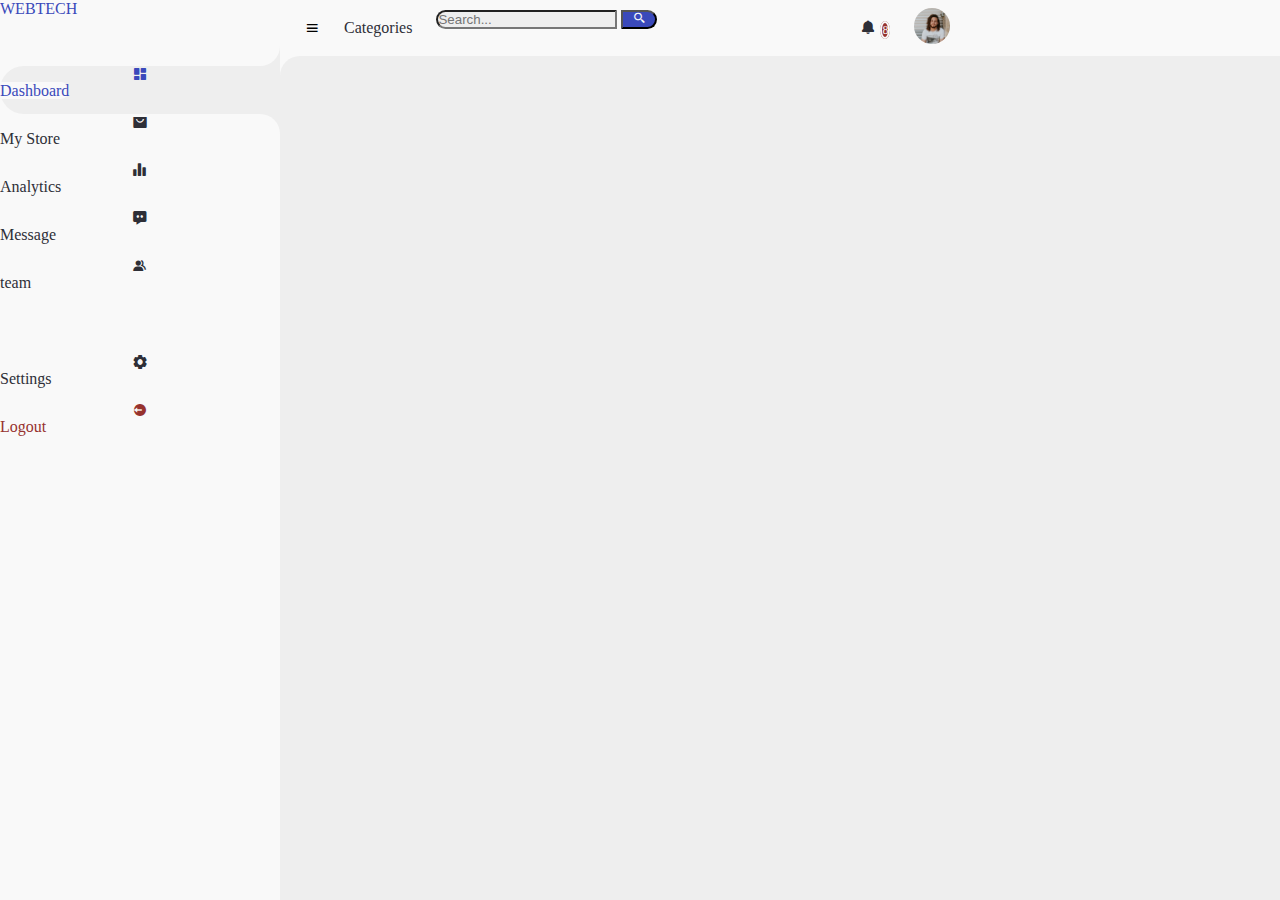
==== Demo-4/index.html @ 8ce54e49 "18th june" ====
<!DOCTYPE html>
<html lang="en">

<head>
    <meta charset="UTF-8">
    <meta http-equiv="X-UA-Compatible" content="IE=edge">
    <meta name="viewport" content="width=device-width, initial-scale=1.0">
    <title>Admin Template - 2</title>
    <!-- bootstrap css -->
    <link href="https://cdn.jsdelivr.net/npm/bootstrap@5.3.0/dist/css/bootstrap.min.css" rel="stylesheet"
        integrity="sha384-9ndCyUaIbzAi2FUVXJi0CjmCapSmO7SnpJef0486qhLnuZ2cdeRhO02iuK6FUUVM" crossorigin="anonymous">

    <!-- custom css -->
    <link rel="stylesheet" href="./Css/style.css">

    <!-- google fonts -->
    <link rel="preconnect" href="https://fonts.googleapis.com">
    <link rel="preconnect" href="https://fonts.gstatic.com" crossorigin>
    <link href="https://fonts.googleapis.com/css2?family=Montserrat:wght@400;500;600&display=swap" rel="stylesheet">

    <!-- boxicons -->
    <link href='https://unpkg.com/boxicons@2.1.4/css/boxicons.min.css' rel='stylesheet'>



</head>

<body>

    <!-- sidebar -->
    <section id="sidebar">
        <a href="#" class="brand fs-3 fw-bold d-flex align-items-center justify-content-center">
            <span class="text">WEBTECH</span>
        </a>

        <ul class="side-menu top ps-0">
            <li class="active p-1 ms-2">
                <a href="#" class="w-100 h-100 d-flex align-items-center">
                    <i class='bx bxs-dashboard'></i>
                    <span class="text">Dashboard</span>
                </a>
            </li>
            <li class="p-1 ms-2">
                <a href="#" class="w-100 h-100 d-flex align-items-center">
                    <i class='bx bxs-shopping-bag-alt'></i>
                    <span class="text">My Store</span>
                </a>
            </li>
            <li class="p-1 ms-2">
                <a href="#" class="w-100 h-100 d-flex align-items-center">
                    <i class='bx bxs-bar-chart-alt-2'></i>
                    <span class="text">Analytics</span>
                </a>
            </li>
            <li class="p-1 ms-2">
                <a href="#" class="w-100 h-100 d-flex align-items-center">
                    <i class='bx bxs-message-dots'></i>
                    <span class="text">Message</span>
                </a>
            </li>
            <li class="p-1 ms-2">
                <a href="#" class="w-100 h-100 d-flex align-items-center">
                    <i class='bx bxs-group'></i>
                    <span class="text">team</span>
                </a>
            </li>
        </ul>
        <ul class="side-menu ps-0">
            <li class="p-1 ms-2">
                <a href="#" class="w-100 h-100 d-flex align-items-center">
                    <i class='bx bxs-cog'></i>
                    <span class="text">Settings</span>
                </a>
            </li>
            <li class="p-1 ms-2">
                <a href="#" class="w-100 h-100 d-flex align-items-center logout">
                    <i class='bx bxs-log-out-circle'></i>
                    <span class="text">Logout</span>
                </a>
            </li>

        </ul>
    </section>
    <!-- sidebar -->



    <!-- content -->
    <section id="content">

        <!-- navabar -->
        <nav>
            <i class='bx bx-menu'></i>
            <a href="#" class="nav-link fs-5">Categories</a>
            <form action="#" class="me-auto">
                <div class="form-input d-flex align-items-center">
                    <input class=" px-4 h-100 border-0" type="search" placeholder="Search...">
                    <button type="submit"
                        class="search-btn h-100 d-flex justify-content-center align-items-center fs-5 border-0"><i
                            class='bx bx-search-alt-2'></i></button>
                </div>
            </form>
            <a href="#" class="notification fs-5 position-relative "><i class='bx bxs-bell'></i>
                <span class="num position-absolute fw-bold d-flex justify-content-center align-items-center ">8</span></a>
            <a href="#" class="profile"><img src="./Img/people.png"></a>
        </nav>
        <!-- navabar -->

    </section>
    <!-- content -->




    <!-- Optional javascript -->
    <script src="https://cdnjs.cloudflare.com/ajax/libs/jquery/3.5.1/jquery.slim.js"></script>
    <script src="https://cdn.jsdelivr.net/npm/@popperjs/core@2.11.8/dist/umd/popper.min.js"
        integrity="sha384-I7E8VVD/ismYTF4hNIPjVp/Zjvgyol6VFvRkX/vR+Vc4jQkC+hVqc2pM8ODewa9r"
        crossorigin="anonymous"></script>
    <script src="https://cdn.jsdelivr.net/npm/bootstrap@5.3.0/dist/js/bootstrap.min.js"
        integrity="sha384-fbbOQedDUMZZ5KreZpsbe1LCZPVmfTnH7ois6mU1QK+m14rQ1l2bGBq41eYeM/fS"
        crossorigin="anonymous"></script>
    <script src="./js/script.js"></script>
</body>

</html>
---- Demo-4/Css/style.css ----
* {
    margin: 0;
    padding: 0;
    box-sizing: border-box;
}

a {
    text-decoration: none;
}

li {
    list-style: none;
}

:root {
    --font: 'Montserrat', sans-serif;

    /* colors */
    --light: #f9f9f9;
    --blue: #3a49bb;
    --light-blue: #7096dd;
    --grey: #eee;
    --dark-grey: #AAAAAA;
    --dark: #2e2f37;
    --red: #97322e;
    --yellow: #ffce26;
    --light-yellow: #fff2c6;
    --orange: #fd7238;
    --orange: #ffe0d3;
}


body {
    background: var(--grey);
}


/* ---start sidebar---- */

#sidebar {
    position: fixed;
    top: 0;
    left: 0;
    width: 280px;
    height: 100%;
    background: var(--light);
    z-index: 1000;
    transition: .3s ease;
    overflow-x: hidden;
}
#sidebar.hide{
    width: 60px;
}

#sidebar .brand {
    height: 56px;
    color: var(--blue);
}

#sidebar .side-menu {
    width: 100%;
    margin-top: 48px;
}

#sidebar .side-menu li {
    height: 48px;
    background: transparent;
    border-radius: 48px 0 0 48px;
}

#sidebar .side-menu li.active {
    background: var(--grey);
    position: relative;

}

#sidebar .side-menu li.active a {
    color: var(--blue);
}

#sidebar.hide .side-menu li.active a {
    width: calc(48px - (4px * 2));
}

#sidebar .side-menu li.active::before {
    content: "";
    position: absolute;
    width: 40px;
    height: 40px;
    border-radius: 50%;
    top: -40px;
    right: 0;
    box-shadow: 20px 20px 0 var(--grey);
    z-index: -1;
}

#sidebar .side-menu li.active::after {
    content: "";
    position: absolute;
    width: 40px;
    height: 40px;
    border-radius: 50%;
    bottom: -40px;
    right: 0;
    box-shadow: 20px -20px 0 var(--grey);
    z-index: -1;
}

#sidebar .side-menu li a {
    background: var(--light);
    border-radius: 48px;
    font-size: 16px;
    color: var(--dark);
    white-space: nowrap;
    overflow-x: hidden;
}

#sidebar .side-menu li a.logout {
    color: var(--red);
}

#sidebar .side-menu.top li a:hover {
    color: var(--blue);
}

#sidebar .side-menu li a .bx {
    min-width: calc(60px - ((4px + 6px) * 2));
    display: flex;
    justify-content: center;
}

/* ---exit sidebar---- */



/* ---start content---- */
#content {
    position: relative;
    width: calc(100% - 280px);
    left: 280px;
}

/* start navbar */
#content nav {
    height: 56px;
    background: var(--light);
    padding: 0 24px;
    display: flex;
    align-items: center;
    grid-gap: 24px;
    position: relative;
}

#content nav::before{
    content: '';
    position: absolute;
    width: 40px;
    height:  40px;
    bottom: -40px;
    left: 0;
    border-radius: 50%;
    box-shadow: -20px -20px 0 var(--light);
}

#content nav a {
    color: var(--dark);
}

#content nav .bx.bx-menu {
    cursor: pointer;
}

#content nav .nav-link:hover {
    color: var(--blue);
}

#content nav form {
    max-width: 400px;
    width: 100%;
}

#content nav form .form-input {
    height: 36px;
}

#content nav form .form-input input{
    flex-grow: 1;
    background:  var(--grey);
    border-radius: 36px 0 0 36px;
    outline: none;
}
#content nav form .form-input button{
    width: 36px;
    background: var(--blue);
    color: var(--light);
    outline: none;
    border-radius: 0 36px 36px 0;
    cursor: pointer;
}   

#content nav .notification .num{
    top: -6px;
    right: -6px;
    width: 20px;
    height: 20px;
    border-radius: 50%;
    border: 2px solid var(--light);
    background: var(--red);
    color: var(--light);
    font-size: 12px;
}
#content nav .profile img{
    width: 36px;
    height: 36px;
    object-fit: cover;
    border-radius: 50%;
}

/* exit navbar */
/* ---exit content---- */
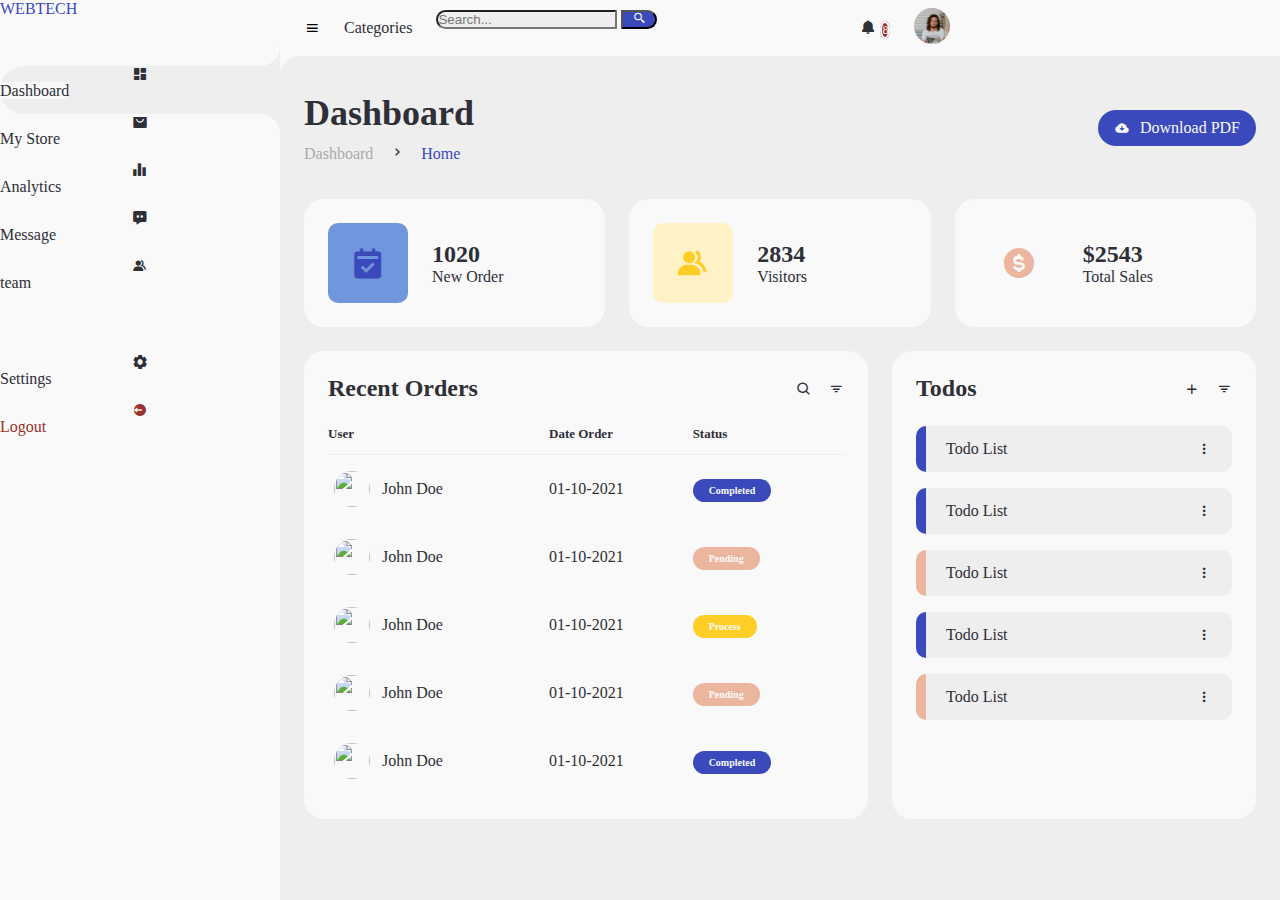
==== commit 15fc12e3: "19th July" ====
--- a/Demo-4/index.html
+++ b/Demo-4/index.html
@@ -29,7 +29,7 @@
 
     <!-- sidebar -->
     <section id="sidebar">
-        <a href="#" class="brand fs-3 fw-bold d-flex align-items-center justify-content-center">
+        <a href="#" class="brand fs-3 fw-bold d-flex align-items-center justify-content-center position-sticky">
             <span class="text">WEBTECH</span>
         </a>
 
@@ -37,31 +37,36 @@
             <li class="active p-1 ms-2">
                 <a href="#" class="w-100 h-100 d-flex align-items-center">
                     <i class='bx bxs-dashboard'></i>
-                    <span class="text">Dashboard</span>
+                    <span class="text ms-2
+                    ">Dashboard</span>
                 </a>
             </li>
             <li class="p-1 ms-2">
                 <a href="#" class="w-100 h-100 d-flex align-items-center">
                     <i class='bx bxs-shopping-bag-alt'></i>
-                    <span class="text">My Store</span>
+                    <span class="text ms-2
+                    ">My Store</span>
                 </a>
             </li>
             <li class="p-1 ms-2">
                 <a href="#" class="w-100 h-100 d-flex align-items-center">
                     <i class='bx bxs-bar-chart-alt-2'></i>
-                    <span class="text">Analytics</span>
+                    <span class="text ms-2
+                    ">Analytics</span>
                 </a>
             </li>
             <li class="p-1 ms-2">
                 <a href="#" class="w-100 h-100 d-flex align-items-center">
                     <i class='bx bxs-message-dots'></i>
-                    <span class="text">Message</span>
+                    <span class="text ms-2
+                    ">Message</span>
                 </a>
             </li>
             <li class="p-1 ms-2">
                 <a href="#" class="w-100 h-100 d-flex align-items-center">
                     <i class='bx bxs-group'></i>
-                    <span class="text">team</span>
+                    <span class="text ms-2
+                    ">team</span>
                 </a>
             </li>
         </ul>
@@ -69,13 +74,15 @@
             <li class="p-1 ms-2">
                 <a href="#" class="w-100 h-100 d-flex align-items-center">
                     <i class='bx bxs-cog'></i>
-                    <span class="text">Settings</span>
+                    <span class="text ms-2
+                    ">Settings</span>
                 </a>
             </li>
             <li class="p-1 ms-2">
                 <a href="#" class="w-100 h-100 d-flex align-items-center logout">
                     <i class='bx bxs-log-out-circle'></i>
-                    <span class="text">Logout</span>
+                    <span class="text ms-2
+                    ">Logout</span>
                 </a>
             </li>
 
@@ -106,6 +113,144 @@
         </nav>
         <!-- navabar -->
 
+        <!-- MAIN -->
+		<main>
+			<div class="head-title">
+				<div class="left">
+					<h1>Dashboard</h1>
+					<ul class="breadcrumb">
+						<li>
+							<a href="#">Dashboard</a>
+						</li>
+						<li><i class='bx bx-chevron-right' ></i></li>
+						<li>
+							<a class="active" href="#">Home</a>
+						</li>
+					</ul>
+				</div>
+				<a href="#" class="btn-download">
+					<i class='bx bxs-cloud-download' ></i>
+					<span class="text">Download PDF</span>
+				</a>
+			</div>
+
+			<ul class="box-info">
+				<li>
+					<i class='bx bxs-calendar-check' ></i>
+					<span class="text">
+						<h3>1020</h3>
+						<p>New Order</p>
+					</span>
+				</li>
+				<li>
+					<i class='bx bxs-group' ></i>
+					<span class="text">
+						<h3>2834</h3>
+						<p>Visitors</p>
+					</span>
+				</li>
+				<li>
+					<i class='bx bxs-dollar-circle' ></i>
+					<span class="text">
+						<h3>$2543</h3>
+						<p>Total Sales</p>
+					</span>
+				</li>
+			</ul>
+
+
+			<div class="table-data">
+				<div class="order">
+					<div class="head">
+						<h3>Recent Orders</h3>
+						<i class='bx bx-search' ></i>
+						<i class='bx bx-filter' ></i>
+					</div>
+					<table>
+						<thead>
+							<tr>
+								<th>User</th>
+								<th>Date Order</th>
+								<th>Status</th>
+							</tr>
+						</thead>
+						<tbody>
+							<tr>
+								<td>
+									<img src="img/people.png">
+									<p>John Doe</p>
+								</td>
+								<td>01-10-2021</td>
+								<td><span class="status completed">Completed</span></td>
+							</tr>
+							<tr>
+								<td>
+									<img src="img/people.png">
+									<p>John Doe</p>
+								</td>
+								<td>01-10-2021</td>
+								<td><span class="status pending">Pending</span></td>
+							</tr>
+							<tr>
+								<td>
+									<img src="img/people.png">
+									<p>John Doe</p>
+								</td>
+								<td>01-10-2021</td>
+								<td><span class="status process">Process</span></td>
+							</tr>
+							<tr>
+								<td>
+									<img src="img/people.png">
+									<p>John Doe</p>
+								</td>
+								<td>01-10-2021</td>
+								<td><span class="status pending">Pending</span></td>
+							</tr>
+							<tr>
+								<td>
+									<img src="img/people.png">
+									<p>John Doe</p>
+								</td>
+								<td>01-10-2021</td>
+								<td><span class="status completed">Completed</span></td>
+							</tr>
+						</tbody>
+					</table>
+				</div>
+				<div class="todo">
+					<div class="head">
+						<h3>Todos</h3>
+						<i class='bx bx-plus' ></i>
+						<i class='bx bx-filter' ></i>
+					</div>
+					<ul class="todo-list">
+						<li class="completed">
+							<p>Todo List</p>
+							<i class='bx bx-dots-vertical-rounded' ></i>
+						</li>
+						<li class="completed">
+							<p>Todo List</p>
+							<i class='bx bx-dots-vertical-rounded' ></i>
+						</li>
+						<li class="not-completed">
+							<p>Todo List</p>
+							<i class='bx bx-dots-vertical-rounded' ></i>
+						</li>
+						<li class="completed">
+							<p>Todo List</p>
+							<i class='bx bx-dots-vertical-rounded' ></i>
+						</li>
+						<li class="not-completed">
+							<p>Todo List</p>
+							<i class='bx bx-dots-vertical-rounded' ></i>
+						</li>
+					</ul>
+				</div>
+			</div>
+		</main>
+		<!-- MAIN -->
+
     </section>
     <!-- content -->
 
--- a/Demo-4/Css/style.css
+++ b/Demo-4/Css/style.css
@@ -25,8 +25,8 @@
     --red: #97322e;
     --yellow: #ffce26;
     --light-yellow: #fff2c6;
-    --orange: #fd7238;
-    --orange: #ffe0d3;
+    --orange: #c36339;
+    --orange: #ebb69d;
 }
 
 
@@ -48,6 +48,10 @@
     transition: .3s ease;
     overflow-x: hidden;
 }
+#sidebar::--webkit-scrollbar {
+	display: none;
+}
+
 #sidebar.hide{
     width: 60px;
 }
@@ -55,6 +59,12 @@
 #sidebar .brand {
     height: 56px;
     color: var(--blue);
+    top: 0;
+    left: 0;
+    background: var(--light);
+    z-index: 500;
+    padding-bottom: 20px;
+    box-sizing: content-box;
 }
 
 #sidebar .side-menu {
@@ -74,13 +84,7 @@
 
 }
 
-#sidebar .side-menu li.active a {
-    color: var(--blue);
-}
-
-#sidebar.hide .side-menu li.active a {
-    width: calc(48px - (4px * 2));
-}
+
 
 #sidebar .side-menu li.active::before {
     content: "";
@@ -115,6 +119,15 @@
     overflow-x: hidden;
 }
 
+#sidebar.hide .side-menu li.active a {
+    color: var(--blue);
+}
+
+#sidebar.hide .side-menu li a {
+    width: calc(48px - (4px * 2));
+    transition: width .3s ease;
+}
+
 #sidebar .side-menu li a.logout {
     color: var(--red);
 }
@@ -138,6 +151,12 @@
     position: relative;
     width: calc(100% - 280px);
     left: 280px;
+    transition: .3s ease;
+}
+
+#sidebar.hide ~ #content{
+    width: calc(100% - 60px);
+    left: 60px;
 }
 
 /* start navbar */
@@ -216,5 +235,318 @@
     border-radius: 50%;
 }
 
+#content nav .switch-mode {
+	display: block;
+	min-width: 50px;
+	height: 25px;
+	border-radius: 25px;
+	background: var(--grey);
+	cursor: pointer;
+	position: relative;
+}
+#content nav .switch-mode::before {
+	content: '';
+	position: absolute;
+	top: 2px;
+	left: 2px;
+	bottom: 2px;
+	width: calc(25px - 4px);
+	background: var(--blue);
+	border-radius: 50%;
+	transition: all .3s ease;
+}
+#content nav #switch-mode:checked + .switch-mode::before {
+	left: calc(100% - (25px - 4px) - 2px);
+}
 /* exit navbar */
-/* ---exit content---- */+
+/* ---exit content---- */
+
+
+
+
+
+
+/* MAIN */
+#content main {
+	width: 100%;
+	padding: 36px 24px;
+	max-height: calc(100vh - 56px);
+	overflow-y: auto;
+}
+#content main .head-title {
+	display: flex;
+	align-items: center;
+	justify-content: space-between;
+	grid-gap: 16px;
+	flex-wrap: wrap;
+}
+#content main .head-title .left h1 {
+	font-size: 36px;
+	font-weight: 600;
+	margin-bottom: 10px;
+	color: var(--dark);
+}
+#content main .head-title .left .breadcrumb {
+	display: flex;
+	align-items: center;
+	grid-gap: 16px;
+}
+#content main .head-title .left .breadcrumb li {
+	color: var(--dark);
+}
+#content main .head-title .left .breadcrumb li a {
+	color: var(--dark-grey);
+	pointer-events: none;
+}
+#content main .head-title .left .breadcrumb li a.active {
+	color: var(--blue);
+	pointer-events: unset;
+}
+#content main .head-title .btn-download {
+	height: 36px;
+	padding: 0 16px;
+	border-radius: 36px;
+	background: var(--blue);
+	color: var(--light);
+	display: flex;
+	justify-content: center;
+	align-items: center;
+	grid-gap: 10px;
+	font-weight: 500;
+}
+
+
+
+
+#content main .box-info {
+	display: grid;
+	grid-template-columns: repeat(auto-fit, minmax(240px, 1fr));
+	grid-gap: 24px;
+	margin-top: 36px;
+}
+#content main .box-info li {
+	padding: 24px;
+	background: var(--light);
+	border-radius: 20px;
+	display: flex;
+	align-items: center;
+	grid-gap: 24px;
+}
+#content main .box-info li .bx {
+	width: 80px;
+	height: 80px;
+	border-radius: 10px;
+	font-size: 36px;
+	display: flex;
+	justify-content: center;
+	align-items: center;
+}
+#content main .box-info li:nth-child(1) .bx {
+	background: var(--light-blue);
+	color: var(--blue);
+}
+#content main .box-info li:nth-child(2) .bx {
+	background: var(--light-yellow);
+	color: var(--yellow);
+}
+#content main .box-info li:nth-child(3) .bx {
+	background: var(--light-orange);
+	color: var(--orange);
+}
+#content main .box-info li .text h3 {
+	font-size: 24px;
+	font-weight: 600;
+	color: var(--dark);
+}
+#content main .box-info li .text p {
+	color: var(--dark);	
+}
+
+
+
+
+
+#content main .table-data {
+	display: flex;
+	flex-wrap: wrap;
+	grid-gap: 24px;
+	margin-top: 24px;
+	width: 100%;
+	color: var(--dark);
+}
+#content main .table-data > div {
+	border-radius: 20px;
+	background: var(--light);
+	padding: 24px;
+	overflow-x: auto;
+}
+#content main .table-data .head {
+	display: flex;
+	align-items: center;
+	grid-gap: 16px;
+	margin-bottom: 24px;
+}
+#content main .table-data .head h3 {
+	margin-right: auto;
+	font-size: 24px;
+	font-weight: 600;
+}
+#content main .table-data .head .bx {
+	cursor: pointer;
+}
+
+#content main .table-data .order {
+	flex-grow: 1;
+	flex-basis: 500px;
+}
+#content main .table-data .order table {
+	width: 100%;
+	border-collapse: collapse;
+}
+#content main .table-data .order table th {
+	padding-bottom: 12px;
+	font-size: 13px;
+	text-align: left;
+	border-bottom: 1px solid var(--grey);
+}
+#content main .table-data .order table td {
+	padding: 16px 0;
+}
+#content main .table-data .order table tr td:first-child {
+	display: flex;
+	align-items: center;
+	grid-gap: 12px;
+	padding-left: 6px;
+}
+#content main .table-data .order table td img {
+	width: 36px;
+	height: 36px;
+	border-radius: 50%;
+	object-fit: cover;
+}
+#content main .table-data .order table tbody tr:hover {
+	background: var(--grey);
+}
+#content main .table-data .order table tr td .status {
+	font-size: 10px;
+	padding: 6px 16px;
+	color: var(--light);
+	border-radius: 20px;
+	font-weight: 700;
+}
+#content main .table-data .order table tr td .status.completed {
+	background: var(--blue);
+}
+#content main .table-data .order table tr td .status.process {
+	background: var(--yellow);
+}
+#content main .table-data .order table tr td .status.pending {
+	background: var(--orange);
+}
+
+
+#content main .table-data .todo {
+	flex-grow: 1;
+	flex-basis: 300px;
+}
+#content main .table-data .todo .todo-list {
+	width: 100%;
+}
+#content main .table-data .todo .todo-list li {
+	width: 100%;
+	margin-bottom: 16px;
+	background: var(--grey);
+	border-radius: 10px;
+	padding: 14px 20px;
+	display: flex;
+	justify-content: space-between;
+	align-items: center;
+}
+#content main .table-data .todo .todo-list li .bx {
+	cursor: pointer;
+}
+#content main .table-data .todo .todo-list li.completed {
+	border-left: 10px solid var(--blue);
+}
+#content main .table-data .todo .todo-list li.not-completed {
+	border-left: 10px solid var(--orange);
+}
+#content main .table-data .todo .todo-list li:last-child {
+	margin-bottom: 0;
+}
+/* MAIN */
+/* CONTENT */
+
+
+
+
+
+
+
+
+
+@media screen and (max-width: 768px) {
+	#sidebar {
+		width: 200px;
+	}
+
+	#content {
+		width: calc(100% - 60px);
+		left: 200px;
+	}
+
+	#content nav .nav-link {
+		display: none;
+	}
+}
+
+
+
+
+
+
+@media screen and (max-width: 576px) {
+	#content nav form .form-input input {
+		display: none;
+	}
+
+	#content nav form .form-input button {
+		width: auto;
+		height: auto;
+		background: transparent;
+		border-radius: none;
+		color: var(--dark);
+	}
+
+	#content nav form.show .form-input input {
+		display: block;
+		width: 100%;
+	}
+	#content nav form.show .form-input button {
+		width: 36px;
+		height: 100%;
+		border-radius: 0 36px 36px 0;
+		color: var(--light);
+		background: var(--red);
+	}
+
+	#content nav form.show ~ .notification,
+	#content nav form.show ~ .profile {
+		display: none;
+	}
+
+	#content main .box-info {
+		grid-template-columns: 1fr;
+	}
+
+	#content main .table-data .head {
+		min-width: 420px;
+	}
+	#content main .table-data .order table {
+		min-width: 420px;
+	}
+	#content main .table-data .todo .todo-list {
+		min-width: 420px;
+	}
+}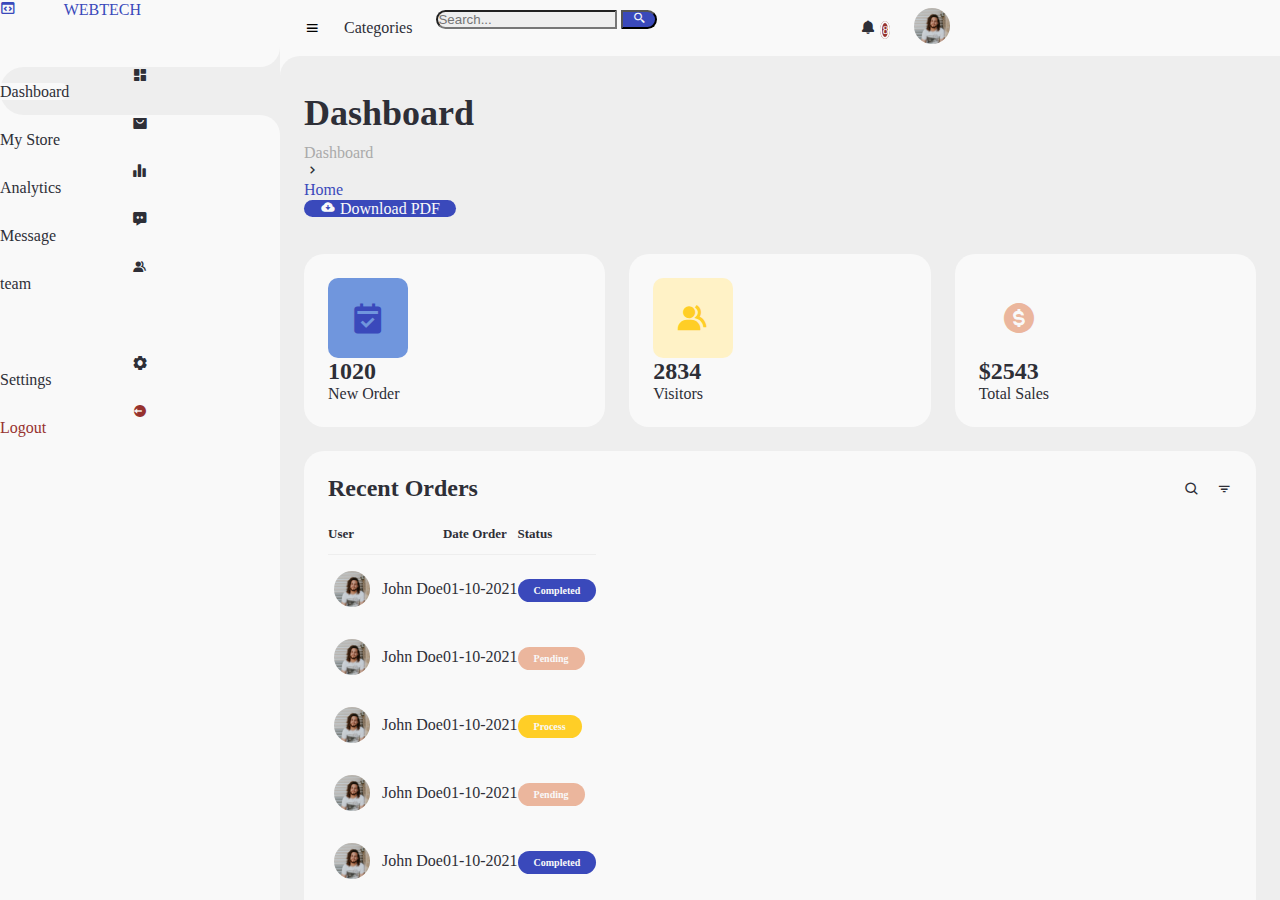
==== commit 935d3f57: "20th July" ====
--- a/Demo-4/index.html
+++ b/Demo-4/index.html
@@ -30,7 +30,7 @@
     <!-- sidebar -->
     <section id="sidebar">
         <a href="#" class="brand fs-3 fw-bold d-flex align-items-center justify-content-center position-sticky">
-            <span class="text">WEBTECH</span>
+            <i class='bx bx-code-block d-flex justify-content-center'></i><span class="text"> WEBTECH</span>
         </a>
 
         <ul class="side-menu top ps-0">
@@ -115,10 +115,10 @@
 
         <!-- MAIN -->
 		<main>
-			<div class="head-title">
+			<div class="head-title d-flex justify-content-between align-items-center">
 				<div class="left">
 					<h1>Dashboard</h1>
-					<ul class="breadcrumb">
+					<ul class="breadcrumb d-flex align-items-center ">
 						<li>
 							<a href="#">Dashboard</a>
 						</li>
@@ -128,28 +128,28 @@
 						</li>
 					</ul>
 				</div>
-				<a href="#" class="btn-download">
+				<a href="#" class="btn-download d-flex justify-content-center align-items-center">
 					<i class='bx bxs-cloud-download' ></i>
 					<span class="text">Download PDF</span>
 				</a>
 			</div>
 
-			<ul class="box-info">
-				<li>
+			<ul class="box-info ps-0">
+				<li class="d-flex align-items-center">
 					<i class='bx bxs-calendar-check' ></i>
 					<span class="text">
 						<h3>1020</h3>
 						<p>New Order</p>
 					</span>
 				</li>
-				<li>
+				<li class="d-flex align-items-center">
 					<i class='bx bxs-group' ></i>
 					<span class="text">
 						<h3>2834</h3>
 						<p>Visitors</p>
 					</span>
 				</li>
-				<li>
+				<li class="d-flex align-items-center">
 					<i class='bx bxs-dollar-circle' ></i>
 					<span class="text">
 						<h3>$2543</h3>
@@ -159,14 +159,14 @@
 			</ul>
 
 
-			<div class="table-data">
-				<div class="order">
+			<div class="table-data d-flex flex-wrap w-100">
+				<div class="order flex-grow-1">
 					<div class="head">
 						<h3>Recent Orders</h3>
 						<i class='bx bx-search' ></i>
 						<i class='bx bx-filter' ></i>
 					</div>
-					<table>
+					<table class="w-100">
 						<thead>
 							<tr>
 								<th>User</th>
@@ -177,7 +177,7 @@
 						<tbody>
 							<tr>
 								<td>
-									<img src="img/people.png">
+									<img src="./Img/people.png">
 									<p>John Doe</p>
 								</td>
 								<td>01-10-2021</td>
@@ -185,7 +185,7 @@
 							</tr>
 							<tr>
 								<td>
-									<img src="img/people.png">
+									<img src="./Img/people.png">
 									<p>John Doe</p>
 								</td>
 								<td>01-10-2021</td>
@@ -193,7 +193,7 @@
 							</tr>
 							<tr>
 								<td>
-									<img src="img/people.png">
+									<img src="./Img/people.png">
 									<p>John Doe</p>
 								</td>
 								<td>01-10-2021</td>
@@ -201,7 +201,7 @@
 							</tr>
 							<tr>
 								<td>
-									<img src="img/people.png">
+									<img src="./Img/people.png">
 									<p>John Doe</p>
 								</td>
 								<td>01-10-2021</td>
@@ -209,7 +209,7 @@
 							</tr>
 							<tr>
 								<td>
-									<img src="img/people.png">
+									<img src="./Img/people.png">
 									<p>John Doe</p>
 								</td>
 								<td>01-10-2021</td>
@@ -225,23 +225,23 @@
 						<i class='bx bx-filter' ></i>
 					</div>
 					<ul class="todo-list">
-						<li class="completed">
-							<p>Todo List</p>
-							<i class='bx bx-dots-vertical-rounded' ></i>
-						</li>
-						<li class="completed">
-							<p>Todo List</p>
-							<i class='bx bx-dots-vertical-rounded' ></i>
-						</li>
-						<li class="not-completed">
-							<p>Todo List</p>
-							<i class='bx bx-dots-vertical-rounded' ></i>
-						</li>
-						<li class="completed">
-							<p>Todo List</p>
-							<i class='bx bx-dots-vertical-rounded' ></i>
-						</li>
-						<li class="not-completed">
+						<li class="completed d-flex justify-content-between align-items-center w-100">
+							<p>Todo List</p>
+							<i class='bx bx-dots-vertical-rounded' ></i>
+						</li>
+						<li class="completed d-flex justify-content-between align-items-center w-100">
+							<p>Todo List</p>
+							<i class='bx bx-dots-vertical-rounded' ></i>
+						</li>
+						<li class="not-completed d-flex justify-content-between align-items-center w-100">
+							<p>Todo List</p>
+							<i class='bx bx-dots-vertical-rounded' ></i>
+						</li>
+						<li class="completed d-flex justify-content-between align-items-center w-100">
+							<p>Todo List</p>
+							<i class='bx bx-dots-vertical-rounded' ></i>
+						</li>
+						<li class="not-completed d-flex justify-content-between align-items-center w-100">
 							<p>Todo List</p>
 							<i class='bx bx-dots-vertical-rounded' ></i>
 						</li>
--- a/Demo-4/Css/style.css
+++ b/Demo-4/Css/style.css
@@ -1,145 +1,154 @@
 * {
-    margin: 0;
-    padding: 0;
-    box-sizing: border-box;
+	margin: 0;
+	padding: 0;
+	box-sizing: border-box;
 }
 
 a {
-    text-decoration: none;
+	text-decoration: none;
 }
 
 li {
-    list-style: none;
+	list-style: none;
 }
 
 :root {
-    --font: 'Montserrat', sans-serif;
-
-    /* colors */
-    --light: #f9f9f9;
-    --blue: #3a49bb;
-    --light-blue: #7096dd;
-    --grey: #eee;
-    --dark-grey: #AAAAAA;
-    --dark: #2e2f37;
-    --red: #97322e;
-    --yellow: #ffce26;
-    --light-yellow: #fff2c6;
-    --orange: #c36339;
-    --orange: #ebb69d;
+	--font: 'Montserrat', sans-serif;
+
+	/* colors */
+	--light: #f9f9f9;
+	--blue: #3a49bb;
+	--light-blue: #7096dd;
+	--grey: #eee;
+	--dark-grey: #AAAAAA;
+	--dark: #2e2f37;
+	--red: #97322e;
+	--yellow: #ffce26;
+	--light-yellow: #fff2c6;
+	--orange: #c36339;
+	--orange: #ebb69d;
 }
 
 
 body {
-    background: var(--grey);
+	background: var(--grey);
 }
 
 
 /* ---start sidebar---- */
 
 #sidebar {
-    position: fixed;
-    top: 0;
-    left: 0;
-    width: 280px;
-    height: 100%;
-    background: var(--light);
-    z-index: 1000;
-    transition: .3s ease;
-    overflow-x: hidden;
-}
+	position: fixed;
+	top: 0;
+	left: 0;
+	width: 280px;
+	height: 100%;
+	background: var(--light);
+	z-index: 1000;
+	transition: .3s ease;
+	overflow-x: hidden;
+}
+
 #sidebar::--webkit-scrollbar {
 	display: none;
 }
 
-#sidebar.hide{
-    width: 60px;
-}
+#sidebar.hide {
+	width: 60px;
+}
+/* 
+#sidebar.hide ~.text{
+	display: none;
+} */
 
 #sidebar .brand {
-    height: 56px;
-    color: var(--blue);
-    top: 0;
-    left: 0;
-    background: var(--light);
-    z-index: 500;
-    padding-bottom: 20px;
-    box-sizing: content-box;
+	height: 56px;
+	color: var(--blue);
+	top: 0;
+	left: 0;
+	background: var(--light);
+	z-index: 500;
+	padding-bottom: 20px;
+	box-sizing: content-box;
+}
+
+#sidebar .brand .bx{
+	min-width: 60px;
 }
 
 #sidebar .side-menu {
-    width: 100%;
-    margin-top: 48px;
+	width: 100%;
+	margin-top: 48px;
 }
 
 #sidebar .side-menu li {
-    height: 48px;
-    background: transparent;
-    border-radius: 48px 0 0 48px;
+	height: 48px;
+	background: transparent;
+	border-radius: 48px 0 0 48px;
 }
 
 #sidebar .side-menu li.active {
-    background: var(--grey);
-    position: relative;
+	background: var(--grey);
+	position: relative;
 
 }
 
 
 
 #sidebar .side-menu li.active::before {
-    content: "";
-    position: absolute;
-    width: 40px;
-    height: 40px;
-    border-radius: 50%;
-    top: -40px;
-    right: 0;
-    box-shadow: 20px 20px 0 var(--grey);
-    z-index: -1;
+	content: "";
+	position: absolute;
+	width: 40px;
+	height: 40px;
+	border-radius: 50%;
+	top: -40px;
+	right: 0;
+	box-shadow: 20px 20px 0 var(--grey);
+	z-index: -1;
 }
 
 #sidebar .side-menu li.active::after {
-    content: "";
-    position: absolute;
-    width: 40px;
-    height: 40px;
-    border-radius: 50%;
-    bottom: -40px;
-    right: 0;
-    box-shadow: 20px -20px 0 var(--grey);
-    z-index: -1;
+	content: "";
+	position: absolute;
+	width: 40px;
+	height: 40px;
+	border-radius: 50%;
+	bottom: -40px;
+	right: 0;
+	box-shadow: 20px -20px 0 var(--grey);
+	z-index: -1;
 }
 
 #sidebar .side-menu li a {
-    background: var(--light);
-    border-radius: 48px;
-    font-size: 16px;
-    color: var(--dark);
-    white-space: nowrap;
-    overflow-x: hidden;
+	background: var(--light);
+	border-radius: 48px;
+	font-size: 16px;
+	color: var(--dark);
+	white-space: nowrap;
+	overflow-x: hidden;
 }
 
 #sidebar.hide .side-menu li.active a {
-    color: var(--blue);
+	color: var(--blue);
 }
 
 #sidebar.hide .side-menu li a {
-    width: calc(48px - (4px * 2));
-    transition: width .3s ease;
+	width: calc(48px - (4px * 2));
+	transition: width .3s ease;
 }
 
 #sidebar .side-menu li a.logout {
-    color: var(--red);
+	color: var(--red);
 }
 
 #sidebar .side-menu.top li a:hover {
-    color: var(--blue);
+	color: var(--blue);
 }
 
 #sidebar .side-menu li a .bx {
-    min-width: calc(60px - ((4px + 6px) * 2));
-    display: flex;
-    justify-content: center;
+	min-width: calc(60px - ((4px + 6px) * 2));
+	display: flex;
+	justify-content: center;
 }
 
 /* ---exit sidebar---- */
@@ -148,91 +157,93 @@
 
 /* ---start content---- */
 #content {
-    position: relative;
-    width: calc(100% - 280px);
-    left: 280px;
-    transition: .3s ease;
-}
-
-#sidebar.hide ~ #content{
-    width: calc(100% - 60px);
-    left: 60px;
+	position: relative;
+	width: calc(100% - 280px);
+	left: 280px;
+	transition: .3s ease;
+}
+
+#sidebar.hide~#content {
+	width: calc(100% - 60px);
+	left: 60px;
 }
 
 /* start navbar */
 #content nav {
-    height: 56px;
-    background: var(--light);
-    padding: 0 24px;
-    display: flex;
-    align-items: center;
-    grid-gap: 24px;
-    position: relative;
-}
-
-#content nav::before{
-    content: '';
-    position: absolute;
-    width: 40px;
-    height:  40px;
-    bottom: -40px;
-    left: 0;
-    border-radius: 50%;
-    box-shadow: -20px -20px 0 var(--light);
+	height: 56px;
+	background: var(--light);
+	padding: 0 24px;
+	display: flex;
+	align-items: center;
+	grid-gap: 24px;
+	position: relative;
+}
+
+#content nav::before {
+	content: '';
+	position: absolute;
+	width: 40px;
+	height: 40px;
+	bottom: -40px;
+	left: 0;
+	border-radius: 50%;
+	box-shadow: -20px -20px 0 var(--light);
 }
 
 #content nav a {
-    color: var(--dark);
+	color: var(--dark);
 }
 
 #content nav .bx.bx-menu {
-    cursor: pointer;
+	cursor: pointer;
 }
 
 #content nav .nav-link:hover {
-    color: var(--blue);
+	color: var(--blue);
 }
 
 #content nav form {
-    max-width: 400px;
-    width: 100%;
+	max-width: 400px;
+	width: 100%;
 }
 
 #content nav form .form-input {
-    height: 36px;
-}
-
-#content nav form .form-input input{
-    flex-grow: 1;
-    background:  var(--grey);
-    border-radius: 36px 0 0 36px;
-    outline: none;
-}
-#content nav form .form-input button{
-    width: 36px;
-    background: var(--blue);
-    color: var(--light);
-    outline: none;
-    border-radius: 0 36px 36px 0;
-    cursor: pointer;
-}   
-
-#content nav .notification .num{
-    top: -6px;
-    right: -6px;
-    width: 20px;
-    height: 20px;
-    border-radius: 50%;
-    border: 2px solid var(--light);
-    background: var(--red);
-    color: var(--light);
-    font-size: 12px;
-}
-#content nav .profile img{
-    width: 36px;
-    height: 36px;
-    object-fit: cover;
-    border-radius: 50%;
+	height: 36px;
+}
+
+#content nav form .form-input input {
+	flex-grow: 1;
+	background: var(--grey);
+	border-radius: 36px 0 0 36px;
+	outline: none;
+}
+
+#content nav form .form-input button {
+	width: 36px;
+	background: var(--blue);
+	color: var(--light);
+	outline: none;
+	border-radius: 0 36px 36px 0;
+	cursor: pointer;
+}
+
+#content nav .notification .num {
+	top: -6px;
+	right: -6px;
+	width: 20px;
+	height: 20px;
+	border-radius: 50%;
+	border: 2px solid var(--light);
+	background: var(--red);
+	color: var(--light);
+	font-size: 12px;
+}
+
+#content nav .profile img {
+	width: 36px;
+	height: 36px;
+	object-fit: cover;
+	border-radius: 50%;
 }
 
 #content nav .switch-mode {
@@ -244,6 +255,7 @@
 	cursor: pointer;
 	position: relative;
 }
+
 #content nav .switch-mode::before {
 	content: '';
 	position: absolute;
@@ -255,9 +267,10 @@
 	border-radius: 50%;
 	transition: all .3s ease;
 }
-#content nav #switch-mode:checked + .switch-mode::before {
+#content nav #switch-mode:checked+.switch-mode::before {
 	left: calc(100% - (25px - 4px) - 2px);
 }
+
 /* exit navbar */
 
 /* ---exit content---- */
@@ -274,49 +287,46 @@
 	max-height: calc(100vh - 56px);
 	overflow-y: auto;
 }
+
 #content main .head-title {
-	display: flex;
-	align-items: center;
-	justify-content: space-between;
 	grid-gap: 16px;
 	flex-wrap: wrap;
 }
+
 #content main .head-title .left h1 {
 	font-size: 36px;
 	font-weight: 600;
 	margin-bottom: 10px;
 	color: var(--dark);
 }
+
 #content main .head-title .left .breadcrumb {
-	display: flex;
-	align-items: center;
 	grid-gap: 16px;
 }
+
 #content main .head-title .left .breadcrumb li {
 	color: var(--dark);
 }
+
 #content main .head-title .left .breadcrumb li a {
 	color: var(--dark-grey);
 	pointer-events: none;
 }
+
 #content main .head-title .left .breadcrumb li a.active {
 	color: var(--blue);
 	pointer-events: unset;
 }
+
 #content main .head-title .btn-download {
 	height: 36px;
 	padding: 0 16px;
 	border-radius: 36px;
 	background: var(--blue);
 	color: var(--light);
-	display: flex;
-	justify-content: center;
-	align-items: center;
 	grid-gap: 10px;
 	font-weight: 500;
 }
-
-
 
 
 #content main .box-info {
@@ -325,14 +335,14 @@
 	grid-gap: 24px;
 	margin-top: 36px;
 }
+
 #content main .box-info li {
 	padding: 24px;
 	background: var(--light);
 	border-radius: 20px;
-	display: flex;
-	align-items: center;
 	grid-gap: 24px;
 }
+
 #content main .box-info li .bx {
 	width: 80px;
 	height: 80px;
@@ -342,92 +352,99 @@
 	justify-content: center;
 	align-items: center;
 }
+
 #content main .box-info li:nth-child(1) .bx {
 	background: var(--light-blue);
 	color: var(--blue);
 }
+
 #content main .box-info li:nth-child(2) .bx {
 	background: var(--light-yellow);
 	color: var(--yellow);
 }
+
 #content main .box-info li:nth-child(3) .bx {
 	background: var(--light-orange);
 	color: var(--orange);
 }
+
 #content main .box-info li .text h3 {
 	font-size: 24px;
 	font-weight: 600;
 	color: var(--dark);
 }
+
 #content main .box-info li .text p {
-	color: var(--dark);	
-}
-
-
-
-
+	color: var(--dark);
+}
 
 #content main .table-data {
-	display: flex;
-	flex-wrap: wrap;
 	grid-gap: 24px;
 	margin-top: 24px;
-	width: 100%;
-	color: var(--dark);
-}
-#content main .table-data > div {
+	color: var(--dark);
+}
+
+#content main .table-data>div {
 	border-radius: 20px;
 	background: var(--light);
 	padding: 24px;
 	overflow-x: auto;
 }
+
 #content main .table-data .head {
 	display: flex;
 	align-items: center;
 	grid-gap: 16px;
 	margin-bottom: 24px;
 }
+
 #content main .table-data .head h3 {
 	margin-right: auto;
 	font-size: 24px;
 	font-weight: 600;
 }
+
 #content main .table-data .head .bx {
 	cursor: pointer;
 }
 
 #content main .table-data .order {
-	flex-grow: 1;
 	flex-basis: 500px;
 }
+
 #content main .table-data .order table {
-	width: 100%;
 	border-collapse: collapse;
 }
+
 #content main .table-data .order table th {
 	padding-bottom: 12px;
 	font-size: 13px;
 	text-align: left;
 	border-bottom: 1px solid var(--grey);
 }
+
 #content main .table-data .order table td {
 	padding: 16px 0;
 }
+
 #content main .table-data .order table tr td:first-child {
 	display: flex;
 	align-items: center;
 	grid-gap: 12px;
 	padding-left: 6px;
 }
+
 #content main .table-data .order table td img {
 	width: 36px;
 	height: 36px;
 	border-radius: 50%;
 	object-fit: cover;
 }
+
 #content main .table-data .order table tbody tr:hover {
 	background: var(--grey);
 }
+
 #content main .table-data .order table tr td .status {
 	font-size: 10px;
 	padding: 6px 16px;
@@ -435,12 +452,15 @@
 	border-radius: 20px;
 	font-weight: 700;
 }
+
 #content main .table-data .order table tr td .status.completed {
 	background: var(--blue);
 }
+
 #content main .table-data .order table tr td .status.process {
 	background: var(--yellow);
 }
+
 #content main .table-data .order table tr td .status.pending {
 	background: var(--orange);
 }
@@ -450,31 +470,35 @@
 	flex-grow: 1;
 	flex-basis: 300px;
 }
+
 #content main .table-data .todo .todo-list {
 	width: 100%;
 }
+
 #content main .table-data .todo .todo-list li {
 	width: 100%;
 	margin-bottom: 16px;
 	background: var(--grey);
 	border-radius: 10px;
 	padding: 14px 20px;
-	display: flex;
-	justify-content: space-between;
-	align-items: center;
-}
+}
+
 #content main .table-data .todo .todo-list li .bx {
 	cursor: pointer;
 }
+
 #content main .table-data .todo .todo-list li.completed {
 	border-left: 10px solid var(--blue);
 }
+
 #content main .table-data .todo .todo-list li.not-completed {
 	border-left: 10px solid var(--orange);
 }
+
 #content main .table-data .todo .todo-list li:last-child {
 	margin-bottom: 0;
 }
+
 /* MAIN */
 /* CONTENT */
 
@@ -523,6 +547,7 @@
 		display: block;
 		width: 100%;
 	}
+
 	#content nav form.show .form-input button {
 		width: 36px;
 		height: 100%;
@@ -531,8 +556,8 @@
 		background: var(--red);
 	}
 
-	#content nav form.show ~ .notification,
-	#content nav form.show ~ .profile {
+	#content nav form.show~.notification,
+	#content nav form.show~.profile {
 		display: none;
 	}
 
@@ -543,9 +568,11 @@
 	#content main .table-data .head {
 		min-width: 420px;
 	}
+
 	#content main .table-data .order table {
 		min-width: 420px;
 	}
+
 	#content main .table-data .todo .todo-list {
 		min-width: 420px;
 	}
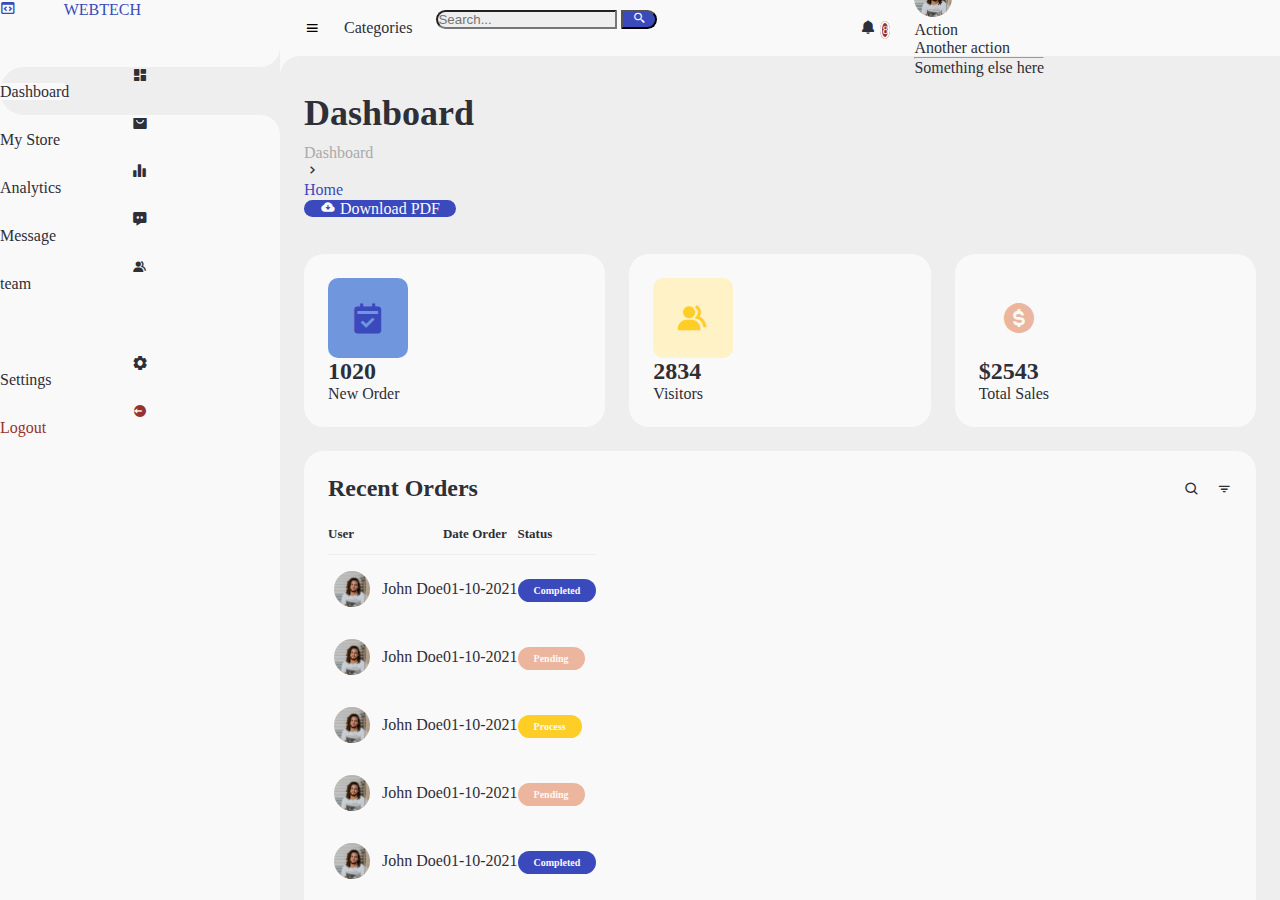
==== commit 5d737271: "18th Aug" ====
--- a/Demo-4/index.html
+++ b/Demo-4/index.html
@@ -2,24 +2,24 @@
 <html lang="en">
 
 <head>
-    <meta charset="UTF-8">
-    <meta http-equiv="X-UA-Compatible" content="IE=edge">
-    <meta name="viewport" content="width=device-width, initial-scale=1.0">
-    <title>Admin Template - 2</title>
-    <!-- bootstrap css -->
-    <link href="https://cdn.jsdelivr.net/npm/bootstrap@5.3.0/dist/css/bootstrap.min.css" rel="stylesheet"
-        integrity="sha384-9ndCyUaIbzAi2FUVXJi0CjmCapSmO7SnpJef0486qhLnuZ2cdeRhO02iuK6FUUVM" crossorigin="anonymous">
-
-    <!-- custom css -->
-    <link rel="stylesheet" href="./Css/style.css">
-
-    <!-- google fonts -->
-    <link rel="preconnect" href="https://fonts.googleapis.com">
-    <link rel="preconnect" href="https://fonts.gstatic.com" crossorigin>
-    <link href="https://fonts.googleapis.com/css2?family=Montserrat:wght@400;500;600&display=swap" rel="stylesheet">
-
-    <!-- boxicons -->
-    <link href='https://unpkg.com/boxicons@2.1.4/css/boxicons.min.css' rel='stylesheet'>
+	<meta charset="UTF-8">
+	<meta http-equiv="X-UA-Compatible" content="IE=edge">
+	<meta name="viewport" content="width=device-width, initial-scale=1.0">
+	<title>Admin Template - 2</title>
+	<!-- bootstrap css -->
+	<link href="https://cdn.jsdelivr.net/npm/bootstrap@5.3.0/dist/css/bootstrap.min.css" rel="stylesheet"
+		integrity="sha384-9ndCyUaIbzAi2FUVXJi0CjmCapSmO7SnpJef0486qhLnuZ2cdeRhO02iuK6FUUVM" crossorigin="anonymous">
+
+	<!-- custom css -->
+	<link rel="stylesheet" href="./Css/style.css">
+
+	<!-- google fonts -->
+	<link rel="preconnect" href="https://fonts.googleapis.com">
+	<link rel="preconnect" href="https://fonts.gstatic.com" crossorigin>
+	<link href="https://fonts.googleapis.com/css2?family=Montserrat:wght@400;500;600&display=swap" rel="stylesheet">
+
+	<!-- boxicons -->
+	<link href='https://unpkg.com/boxicons@2.1.4/css/boxicons.min.css' rel='stylesheet'>
 
 
 
@@ -27,93 +27,109 @@
 
 <body>
 
-    <!-- sidebar -->
-    <section id="sidebar">
-        <a href="#" class="brand fs-3 fw-bold d-flex align-items-center justify-content-center position-sticky">
-            <i class='bx bx-code-block d-flex justify-content-center'></i><span class="text"> WEBTECH</span>
-        </a>
-
-        <ul class="side-menu top ps-0">
-            <li class="active p-1 ms-2">
-                <a href="#" class="w-100 h-100 d-flex align-items-center">
-                    <i class='bx bxs-dashboard'></i>
-                    <span class="text ms-2
+	<!-- sidebar -->
+	<section id="sidebar">
+		<a href="#" class="brand fs-3 fw-bold d-flex align-items-center justify-content-center position-sticky">
+			<i class='bx bx-code-block d-flex justify-content-center'></i><span class="text"> WEBTECH</span>
+		</a>
+
+		<ul class="side-menu top ps-0">
+			<li class="active p-1 ms-2">
+				<a href="#" class="w-100 h-100 d-flex align-items-center">
+					<i class='bx bxs-dashboard'></i>
+					<span class="text ms-2
                     ">Dashboard</span>
-                </a>
-            </li>
-            <li class="p-1 ms-2">
-                <a href="#" class="w-100 h-100 d-flex align-items-center">
-                    <i class='bx bxs-shopping-bag-alt'></i>
-                    <span class="text ms-2
+				</a>
+			</li>
+			<li class="p-1 ms-2">
+				<a href="#" class="w-100 h-100 d-flex align-items-center">
+					<i class='bx bxs-shopping-bag-alt'></i>
+					<span class="text ms-2
                     ">My Store</span>
-                </a>
-            </li>
-            <li class="p-1 ms-2">
-                <a href="#" class="w-100 h-100 d-flex align-items-center">
-                    <i class='bx bxs-bar-chart-alt-2'></i>
-                    <span class="text ms-2
+				</a>
+			</li>
+			<li class="p-1 ms-2">
+				<a href="#" class="w-100 h-100 d-flex align-items-center">
+					<i class='bx bxs-bar-chart-alt-2'></i>
+					<span class="text ms-2
                     ">Analytics</span>
-                </a>
-            </li>
-            <li class="p-1 ms-2">
-                <a href="#" class="w-100 h-100 d-flex align-items-center">
-                    <i class='bx bxs-message-dots'></i>
-                    <span class="text ms-2
+				</a>
+			</li>
+			<li class="p-1 ms-2">
+				<a href="#" class="w-100 h-100 d-flex align-items-center">
+					<i class='bx bxs-message-dots'></i>
+					<span class="text ms-2
                     ">Message</span>
-                </a>
-            </li>
-            <li class="p-1 ms-2">
-                <a href="#" class="w-100 h-100 d-flex align-items-center">
-                    <i class='bx bxs-group'></i>
-                    <span class="text ms-2
+				</a>
+			</li>
+			<li class="p-1 ms-2">
+				<a href="#" class="w-100 h-100 d-flex align-items-center">
+					<i class='bx bxs-group'></i>
+					<span class="text ms-2
                     ">team</span>
-                </a>
-            </li>
-        </ul>
-        <ul class="side-menu ps-0">
-            <li class="p-1 ms-2">
-                <a href="#" class="w-100 h-100 d-flex align-items-center">
-                    <i class='bx bxs-cog'></i>
-                    <span class="text ms-2
+				</a>
+			</li>
+		</ul>
+		<ul class="side-menu ps-0">
+			<li class="p-1 ms-2">
+				<a href="#" class="w-100 h-100 d-flex align-items-center">
+					<i class='bx bxs-cog'></i>
+					<span class="text ms-2
                     ">Settings</span>
-                </a>
-            </li>
-            <li class="p-1 ms-2">
-                <a href="#" class="w-100 h-100 d-flex align-items-center logout">
-                    <i class='bx bxs-log-out-circle'></i>
-                    <span class="text ms-2
+				</a>
+			</li>
+			<li class="p-1 ms-2">
+				<a href="#" class="w-100 h-100 d-flex align-items-center logout">
+					<i class='bx bxs-log-out-circle'></i>
+					<span class="text ms-2
                     ">Logout</span>
-                </a>
-            </li>
-
-        </ul>
-    </section>
-    <!-- sidebar -->
-
-
-
-    <!-- content -->
-    <section id="content">
-
-        <!-- navabar -->
-        <nav>
-            <i class='bx bx-menu'></i>
-            <a href="#" class="nav-link fs-5">Categories</a>
-            <form action="#" class="me-auto">
-                <div class="form-input d-flex align-items-center">
-                    <input class=" px-4 h-100 border-0" type="search" placeholder="Search...">
-                    <button type="submit"
-                        class="search-btn h-100 d-flex justify-content-center align-items-center fs-5 border-0"><i
-                            class='bx bx-search-alt-2'></i></button>
-                </div>
-            </form>
-            <a href="#" class="notification fs-5 position-relative "><i class='bx bxs-bell'></i>
-                <span class="num position-absolute fw-bold d-flex justify-content-center align-items-center ">8</span></a>
-            <a href="#" class="profile"><img src="./Img/people.png"></a>
-        </nav>
-        <!-- navabar -->
-
-        <!-- MAIN -->
+				</a>
+			</li>
+
+		</ul>
+	</section>
+	<!-- sidebar -->
+
+
+
+	<!-- content -->
+	<section id="content">
+
+		<!-- navabar -->
+		<nav>
+			<i class='bx bx-menu'></i>
+			<a href="#" class="nav-link fs-5">Categories</a>
+			<form action="#" class="me-auto">
+				<div class="form-input d-flex align-items-center">
+					<input class=" px-4 h-100 border-0" type="search" placeholder="Search...">
+					<button type="submit"
+						class="search-btn h-100 d-flex justify-content-center align-items-center fs-5 border-0"><i
+							class='bx bx-search-alt-2'></i></button>
+				</div>
+			</form>
+			<a href="#" class="notification fs-5 position-relative "><i class='bx bxs-bell'></i>
+				<span
+					class="num position-absolute fw-bold d-flex justify-content-center align-items-center ">8</span></a>
+			<ul class="navbar-nav mb-2 mb-lg-0">
+				<li class="nav-item dropdown">
+					<a class="nav-link dropdown-toggle" href="#" role="button" data-bs-toggle="dropdown"
+						aria-expanded="false">
+						<img src="./Img/people.png" class="admin-img">
+					</a>
+					<ul class="dropdown-menu dropdown-menu-end">
+						<li><a class="dropdown-item" href="#">Action</a></li>
+						<li><a class="dropdown-item" href="#">Another action</a></li>
+						<li>
+							<hr class="dropdown-divider">
+						</li>
+						<li><a class="dropdown-item" href="#">Something else here</a></li>
+					</ul>
+				</li>
+			</ul>
+		</nav>
+		<!-- navbar -->
+
+		<!-- MAIN -->
 		<main>
 			<div class="head-title d-flex justify-content-between align-items-center">
 				<div class="left">
@@ -122,35 +138,35 @@
 						<li>
 							<a href="#">Dashboard</a>
 						</li>
-						<li><i class='bx bx-chevron-right' ></i></li>
+						<li><i class='bx bx-chevron-right'></i></li>
 						<li>
 							<a class="active" href="#">Home</a>
 						</li>
 					</ul>
 				</div>
 				<a href="#" class="btn-download d-flex justify-content-center align-items-center">
-					<i class='bx bxs-cloud-download' ></i>
+					<i class='bx bxs-cloud-download'></i>
 					<span class="text">Download PDF</span>
 				</a>
 			</div>
 
 			<ul class="box-info ps-0">
 				<li class="d-flex align-items-center">
-					<i class='bx bxs-calendar-check' ></i>
+					<i class='bx bxs-calendar-check'></i>
 					<span class="text">
 						<h3>1020</h3>
 						<p>New Order</p>
 					</span>
 				</li>
 				<li class="d-flex align-items-center">
-					<i class='bx bxs-group' ></i>
+					<i class='bx bxs-group'></i>
 					<span class="text">
 						<h3>2834</h3>
 						<p>Visitors</p>
 					</span>
 				</li>
 				<li class="d-flex align-items-center">
-					<i class='bx bxs-dollar-circle' ></i>
+					<i class='bx bxs-dollar-circle'></i>
 					<span class="text">
 						<h3>$2543</h3>
 						<p>Total Sales</p>
@@ -163,8 +179,8 @@
 				<div class="order flex-grow-1">
 					<div class="head">
 						<h3>Recent Orders</h3>
-						<i class='bx bx-search' ></i>
-						<i class='bx bx-filter' ></i>
+						<i class='bx bx-search'></i>
+						<i class='bx bx-filter'></i>
 					</div>
 					<table class="w-100">
 						<thead>
@@ -221,29 +237,29 @@
 				<div class="todo">
 					<div class="head">
 						<h3>Todos</h3>
-						<i class='bx bx-plus' ></i>
-						<i class='bx bx-filter' ></i>
+						<i class='bx bx-plus'></i>
+						<i class='bx bx-filter'></i>
 					</div>
 					<ul class="todo-list">
 						<li class="completed d-flex justify-content-between align-items-center w-100">
 							<p>Todo List</p>
-							<i class='bx bx-dots-vertical-rounded' ></i>
+							<i class='bx bx-dots-vertical-rounded'></i>
 						</li>
 						<li class="completed d-flex justify-content-between align-items-center w-100">
 							<p>Todo List</p>
-							<i class='bx bx-dots-vertical-rounded' ></i>
+							<i class='bx bx-dots-vertical-rounded'></i>
 						</li>
 						<li class="not-completed d-flex justify-content-between align-items-center w-100">
 							<p>Todo List</p>
-							<i class='bx bx-dots-vertical-rounded' ></i>
+							<i class='bx bx-dots-vertical-rounded'></i>
 						</li>
 						<li class="completed d-flex justify-content-between align-items-center w-100">
 							<p>Todo List</p>
-							<i class='bx bx-dots-vertical-rounded' ></i>
+							<i class='bx bx-dots-vertical-rounded'></i>
 						</li>
 						<li class="not-completed d-flex justify-content-between align-items-center w-100">
 							<p>Todo List</p>
-							<i class='bx bx-dots-vertical-rounded' ></i>
+							<i class='bx bx-dots-vertical-rounded'></i>
 						</li>
 					</ul>
 				</div>
@@ -251,21 +267,21 @@
 		</main>
 		<!-- MAIN -->
 
-    </section>
-    <!-- content -->
-
-
-
-
-    <!-- Optional javascript -->
-    <script src="https://cdnjs.cloudflare.com/ajax/libs/jquery/3.5.1/jquery.slim.js"></script>
-    <script src="https://cdn.jsdelivr.net/npm/@popperjs/core@2.11.8/dist/umd/popper.min.js"
-        integrity="sha384-I7E8VVD/ismYTF4hNIPjVp/Zjvgyol6VFvRkX/vR+Vc4jQkC+hVqc2pM8ODewa9r"
-        crossorigin="anonymous"></script>
-    <script src="https://cdn.jsdelivr.net/npm/bootstrap@5.3.0/dist/js/bootstrap.min.js"
-        integrity="sha384-fbbOQedDUMZZ5KreZpsbe1LCZPVmfTnH7ois6mU1QK+m14rQ1l2bGBq41eYeM/fS"
-        crossorigin="anonymous"></script>
-    <script src="./js/script.js"></script>
+	</section>
+	<!-- content -->
+
+
+
+
+	<!-- Optional javascript -->
+	<script src="https://cdnjs.cloudflare.com/ajax/libs/jquery/3.5.1/jquery.slim.js"></script>
+	<script src="https://cdn.jsdelivr.net/npm/@popperjs/core@2.11.8/dist/umd/popper.min.js"
+		integrity="sha384-I7E8VVD/ismYTF4hNIPjVp/Zjvgyol6VFvRkX/vR+Vc4jQkC+hVqc2pM8ODewa9r"
+		crossorigin="anonymous"></script>
+	<script src="https://cdn.jsdelivr.net/npm/bootstrap@5.3.0/dist/js/bootstrap.min.js"
+		integrity="sha384-fbbOQedDUMZZ5KreZpsbe1LCZPVmfTnH7ois6mU1QK+m14rQ1l2bGBq41eYeM/fS"
+		crossorigin="anonymous"></script>
+	<script src="./js/script.js"></script>
 </body>
 
 </html>--- a/Demo-4/Css/style.css
+++ b/Demo-4/Css/style.css
@@ -271,6 +271,10 @@
 	left: calc(100% - (25px - 4px) - 2px);
 }
 
+.admin-img{
+	border-radius: 50%;
+}
+
 /* exit navbar */
 
 /* ---exit content---- */
